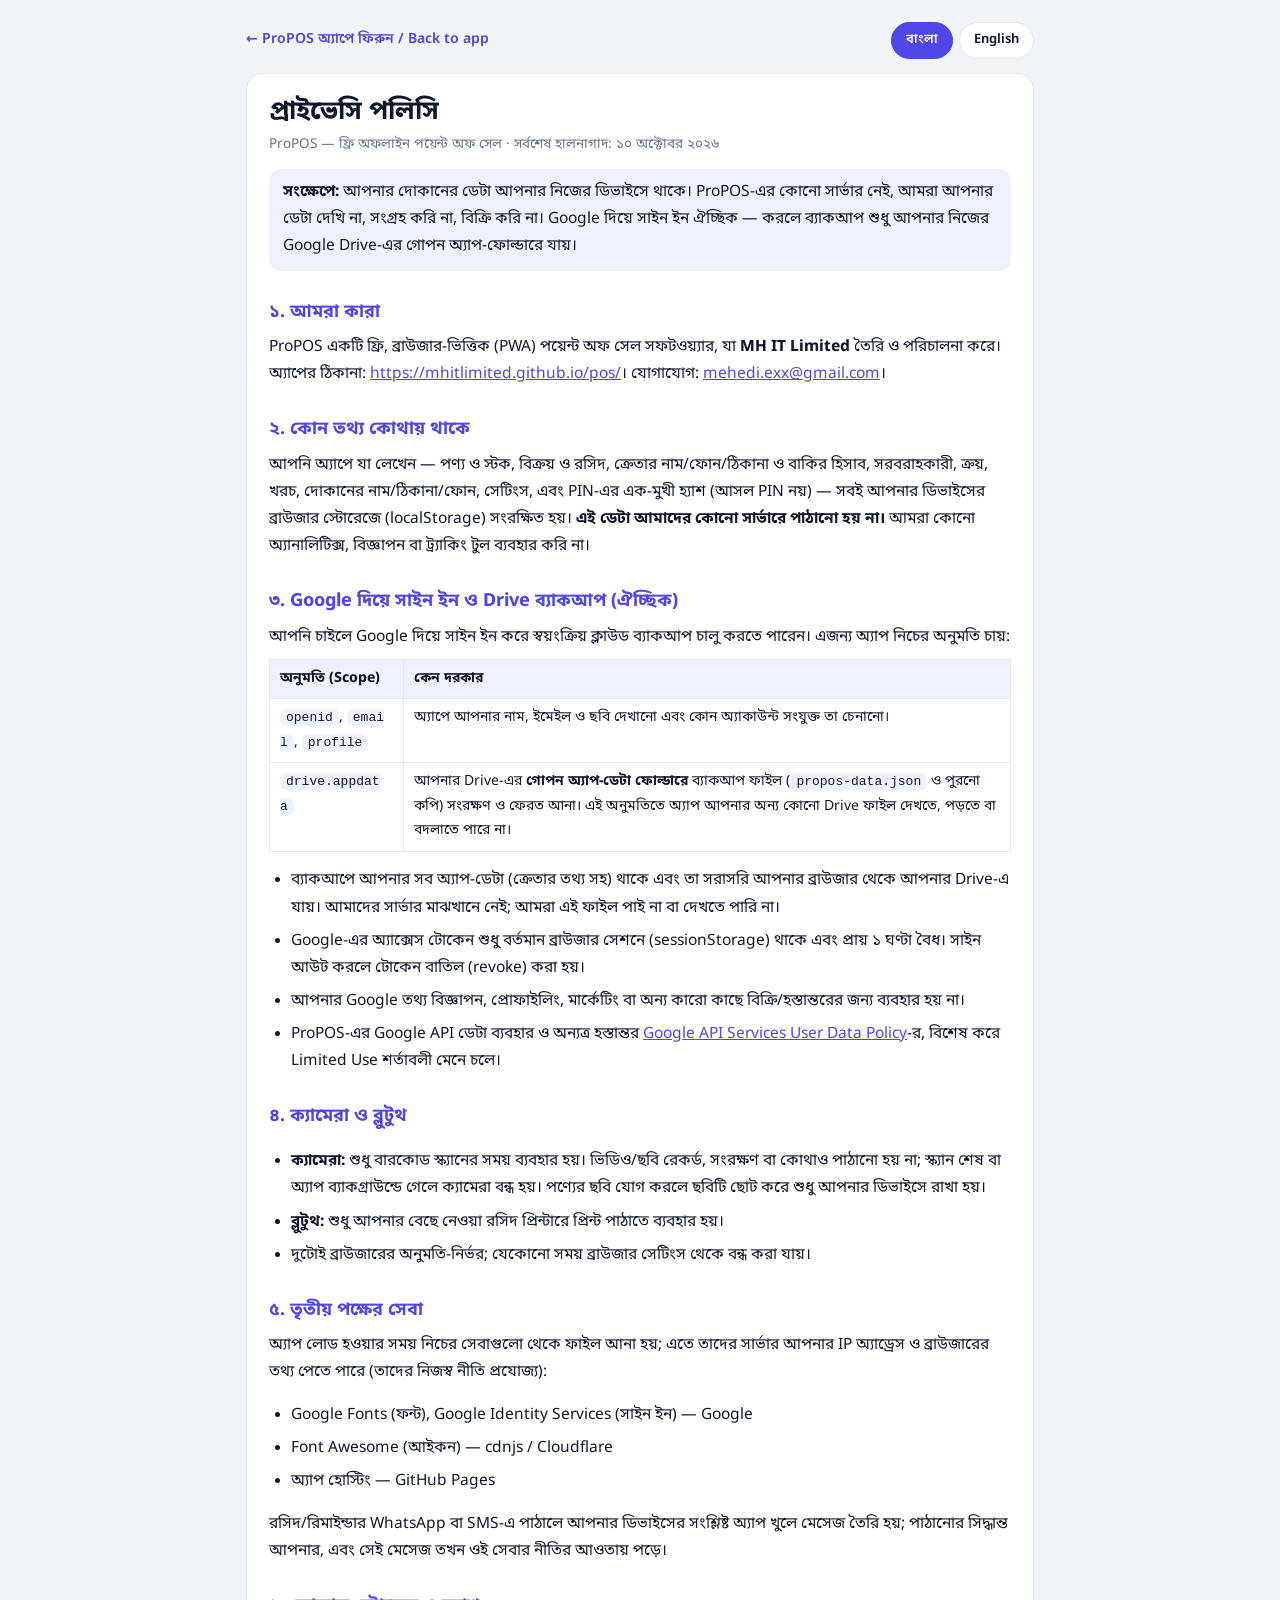
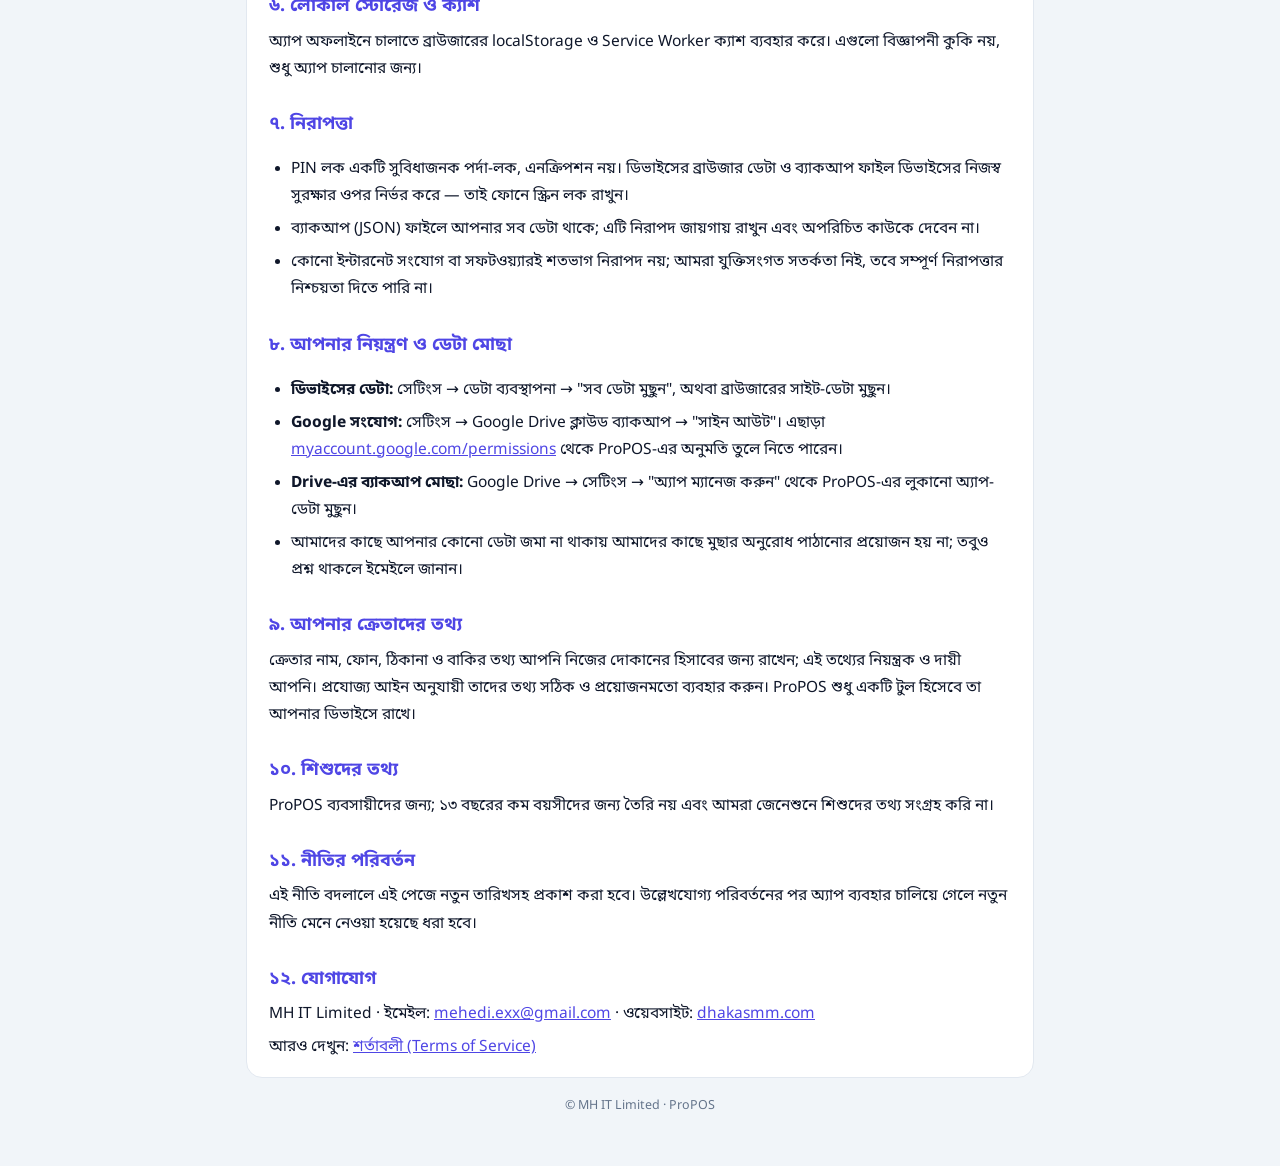
==== privacy.html @ 96574762 "Add files via upload" ====
<!DOCTYPE html>
<html lang="bn">
<head>
<meta charset="UTF-8">
<meta name="viewport" content="width=device-width, initial-scale=1.0, viewport-fit=cover">
<title>প্রাইভেসি পলিসি | Privacy Policy — ProPOS</title>
<meta name="description" content="ProPOS প্রাইভেসি পলিসি — আপনার তথ্য কীভাবে ব্যবহার ও সুরক্ষিত হয়। / ProPOS Privacy Policy.">
<meta name="theme-color" content="#4f46e5">
<link rel="icon" type="image/png" sizes="192x192" href="icons/icon-192.png">
<link rel="stylesheet" href="https://fonts.googleapis.com/css2?family=Noto+Sans+Bengali:wght@400;500;600;700&display=swap">
<style>
:root{--bg:#f1f5f9;--card:#fff;--text:#0f172a;--muted:#64748b;--line:#e2e8f0;--p:#4f46e5;--psoft:#eef2ff}
@media (prefers-color-scheme:dark){:root{--bg:#0a1020;--card:#111a2e;--text:#e6eaf2;--muted:#94a3b8;--line:#223052;--p:#818cf8;--psoft:#1b2447}}
*{box-sizing:border-box}
body{margin:0;background:var(--bg);color:var(--text);font-family:'Noto Sans Bengali',system-ui,-apple-system,'Segoe UI',Roboto,sans-serif;line-height:1.75;font-size:15.5px}
.wrap{max-width:820px;margin:0 auto;padding:16px 16px 48px;padding-left:max(16px,env(safe-area-inset-left));padding-right:max(16px,env(safe-area-inset-right))}
.top{display:flex;align-items:center;justify-content:space-between;gap:10px;margin:6px 0 14px;flex-wrap:wrap}
.top a.back{color:var(--p);text-decoration:none;font-weight:600;font-size:14px}
.tabs{display:flex;gap:6px}
.tabs button{border:1px solid var(--line);background:var(--card);color:var(--text);padding:6px 14px;border-radius:99px;font:inherit;font-size:13px;font-weight:600;cursor:pointer}
.tabs button.on{background:var(--p);color:#fff;border-color:var(--p)}
.card{background:var(--card);border:1px solid var(--line);border-radius:16px;padding:22px 22px 10px}
h1{font-size:26px;margin:0 0 4px;line-height:1.3}
h2{font-size:18px;margin:26px 0 6px;color:var(--p)}
p,li{margin:6px 0}
ul{padding-left:22px}
.meta{color:var(--muted);font-size:13.5px;margin-bottom:12px}
.box{background:var(--psoft);border-radius:12px;padding:10px 14px;margin:12px 0}
a{color:var(--p)}
code{background:var(--psoft);padding:1px 6px;border-radius:6px;font-size:13px;word-break:break-all}
table{border-collapse:collapse;width:100%;font-size:14px;margin:8px 0}
td,th{border:1px solid var(--line);padding:7px 10px;text-align:left;vertical-align:top}
th{background:var(--psoft)}
.foot{color:var(--muted);font-size:12.5px;text-align:center;margin-top:18px}
.js [data-l]:not(.on){display:none}
</style>
</head>
<body>
<script>document.documentElement.classList.add('js')</script>
<div class="wrap">
  <div class="top">
    <a class="back" href="./">← ProPOS অ্যাপে ফিরুন / Back to app</a>
    <div class="tabs" role="tablist"><button type="button" data-t="bn" class="on">বাংলা</button><button type="button" data-t="en">English</button></div>
  </div>

  <!-- ===================== বাংলা ===================== -->
  <div class="card on" data-l="bn" lang="bn">
    <h1>প্রাইভেসি পলিসি</h1>
    <div class="meta">ProPOS — ফ্রি অফলাইন পয়েন্ট অফ সেল · সর্বশেষ হালনাগাদ: ১০ অক্টোবর ২০২৬</div>
    <div class="box"><b>সংক্ষেপে:</b> আপনার দোকানের ডেটা আপনার নিজের ডিভাইসে থাকে। ProPOS-এর কোনো সার্ভার নেই, আমরা আপনার ডেটা দেখি না, সংগ্রহ করি না, বিক্রি করি না। Google দিয়ে সাইন ইন ঐচ্ছিক — করলে ব্যাকআপ শুধু আপনার নিজের Google Drive-এর গোপন অ্যাপ-ফোল্ডারে যায়।</div>

    <h2>১. আমরা কারা</h2>
    <p>ProPOS একটি ফ্রি, ব্রাউজার-ভিত্তিক (PWA) পয়েন্ট অফ সেল সফটওয়্যার, যা <b>MH IT Limited</b> তৈরি ও পরিচালনা করে। অ্যাপের ঠিকানা: <a href="https://mhitlimited.github.io/pos/">https://mhitlimited.github.io/pos/</a>। যোগাযোগ: <a href="mailto:mehedi.exx@gmail.com">mehedi.exx@gmail.com</a>।</p>

    <h2>২. কোন তথ্য কোথায় থাকে</h2>
    <p>আপনি অ্যাপে যা লেখেন — পণ্য ও স্টক, বিক্রয় ও রসিদ, ক্রেতার নাম/ফোন/ঠিকানা ও বাকির হিসাব, সরবরাহকারী, ক্রয়, খরচ, দোকানের নাম/ঠিকানা/ফোন, সেটিংস, এবং PIN-এর এক-মুখী হ্যাশ (আসল PIN নয়) — সবই আপনার ডিভাইসের ব্রাউজার স্টোরেজে (localStorage) সংরক্ষিত হয়। <b>এই ডেটা আমাদের কোনো সার্ভারে পাঠানো হয় না।</b> আমরা কোনো অ্যানালিটিক্স, বিজ্ঞাপন বা ট্র্যাকিং টুল ব্যবহার করি না।</p>

    <h2>৩. Google দিয়ে সাইন ইন ও Drive ব্যাকআপ (ঐচ্ছিক)</h2>
    <p>আপনি চাইলে Google দিয়ে সাইন ইন করে স্বয়ংক্রিয় ক্লাউড ব্যাকআপ চালু করতে পারেন। এজন্য অ্যাপ নিচের অনুমতি চায়:</p>
    <table>
      <tr><th>অনুমতি (Scope)</th><th>কেন দরকার</th></tr>
      <tr><td><code>openid</code>, <code>email</code>, <code>profile</code></td><td>অ্যাপে আপনার নাম, ইমেইল ও ছবি দেখানো এবং কোন অ্যাকাউন্ট সংযুক্ত তা চেনানো।</td></tr>
      <tr><td><code>drive.appdata</code></td><td>আপনার Drive-এর <b>গোপন অ্যাপ-ডেটা ফোল্ডারে</b> ব্যাকআপ ফাইল (<code>propos-data.json</code> ও পুরনো কপি) সংরক্ষণ ও ফেরত আনা। এই অনুমতিতে অ্যাপ আপনার অন্য কোনো Drive ফাইল দেখতে, পড়তে বা বদলাতে পারে না।</td></tr>
    </table>
    <ul>
      <li>ব্যাকআপে আপনার সব অ্যাপ-ডেটা (ক্রেতার তথ্য সহ) থাকে এবং তা সরাসরি আপনার ব্রাউজার থেকে আপনার Drive-এ যায়। আমাদের সার্ভার মাঝখানে নেই; আমরা এই ফাইল পাই না বা দেখতে পারি না।</li>
      <li>Google-এর অ্যাক্সেস টোকেন শুধু বর্তমান ব্রাউজার সেশনে (sessionStorage) থাকে এবং প্রায় ১ ঘণ্টা বৈধ। সাইন আউট করলে টোকেন বাতিল (revoke) করা হয়।</li>
      <li>আপনার Google তথ্য বিজ্ঞাপন, প্রোফাইলিং, মার্কেটিং বা অন্য কারো কাছে বিক্রি/হস্তান্তরের জন্য ব্যবহার হয় না।</li>
      <li>ProPOS-এর Google API ডেটা ব্যবহার ও অন্যত্র হস্তান্তর <a href="https://developers.google.com/terms/api-services-user-data-policy" target="_blank" rel="noopener">Google API Services User Data Policy</a>-র, বিশেষ করে Limited Use শর্তাবলী মেনে চলে।</li>
    </ul>

    <h2>৪. ক্যামেরা ও ব্লুটুথ</h2>
    <ul>
      <li><b>ক্যামেরা:</b> শুধু বারকোড স্ক্যানের সময় ব্যবহার হয়। ভিডিও/ছবি রেকর্ড, সংরক্ষণ বা কোথাও পাঠানো হয় না; স্ক্যান শেষ বা অ্যাপ ব্যাকগ্রাউন্ডে গেলে ক্যামেরা বন্ধ হয়। পণ্যের ছবি যোগ করলে ছবিটি ছোট করে শুধু আপনার ডিভাইসে রাখা হয়।</li>
      <li><b>ব্লুটুথ:</b> শুধু আপনার বেছে নেওয়া রসিদ প্রিন্টারে প্রিন্ট পাঠাতে ব্যবহার হয়।</li>
      <li>দুটোই ব্রাউজারের অনুমতি-নির্ভর; যেকোনো সময় ব্রাউজার সেটিংস থেকে বন্ধ করা যায়।</li>
    </ul>

    <h2>৫. তৃতীয় পক্ষের সেবা</h2>
    <p>অ্যাপ লোড হওয়ার সময় নিচের সেবাগুলো থেকে ফাইল আনা হয়; এতে তাদের সার্ভার আপনার IP অ্যাড্রেস ও ব্রাউজারের তথ্য পেতে পারে (তাদের নিজস্ব নীতি প্রযোজ্য):</p>
    <ul>
      <li>Google Fonts (ফন্ট), Google Identity Services (সাইন ইন) — Google</li>
      <li>Font Awesome (আইকন) — cdnjs / Cloudflare</li>
      <li>অ্যাপ হোস্টিং — GitHub Pages</li>
    </ul>
    <p>রসিদ/রিমাইন্ডার WhatsApp বা SMS-এ পাঠালে আপনার ডিভাইসের সংশ্লিষ্ট অ্যাপ খুলে মেসেজ তৈরি হয়; পাঠানোর সিদ্ধান্ত আপনার, এবং সেই মেসেজ তখন ওই সেবার নীতির আওতায় পড়ে।</p>

    <h2>৬. লোকাল স্টোরেজ ও ক্যাশ</h2>
    <p>অ্যাপ অফলাইনে চালাতে ব্রাউজারের localStorage ও Service Worker ক্যাশ ব্যবহার করে। এগুলো বিজ্ঞাপনী কুকি নয়, শুধু অ্যাপ চালানোর জন্য।</p>

    <h2>৭. নিরাপত্তা</h2>
    <ul>
      <li>PIN লক একটি সুবিধাজনক পর্দা-লক, এনক্রিপশন নয়। ডিভাইসের ব্রাউজার ডেটা ও ব্যাকআপ ফাইল ডিভাইসের নিজস্ব সুরক্ষার ওপর নির্ভর করে — তাই ফোনে স্ক্রিন লক রাখুন।</li>
      <li>ব্যাকআপ (JSON) ফাইলে আপনার সব ডেটা থাকে; এটি নিরাপদ জায়গায় রাখুন এবং অপরিচিত কাউকে দেবেন না।</li>
      <li>কোনো ইন্টারনেট সংযোগ বা সফটওয়্যারই শতভাগ নিরাপদ নয়; আমরা যুক্তিসংগত সতর্কতা নিই, তবে সম্পূর্ণ নিরাপত্তার নিশ্চয়তা দিতে পারি না।</li>
    </ul>

    <h2>৮. আপনার নিয়ন্ত্রণ ও ডেটা মোছা</h2>
    <ul>
      <li><b>ডিভাইসের ডেটা:</b> সেটিংস → ডেটা ব্যবস্থাপনা → "সব ডেটা মুছুন", অথবা ব্রাউজারের সাইট-ডেটা মুছুন।</li>
      <li><b>Google সংযোগ:</b> সেটিংস → Google Drive ক্লাউড ব্যাকআপ → "সাইন আউট"। এছাড়া <a href="https://myaccount.google.com/permissions" target="_blank" rel="noopener">myaccount.google.com/permissions</a> থেকে ProPOS-এর অনুমতি তুলে নিতে পারেন।</li>
      <li><b>Drive-এর ব্যাকআপ মোছা:</b> Google Drive → সেটিংস → "অ্যাপ ম্যানেজ করুন" থেকে ProPOS-এর লুকানো অ্যাপ-ডেটা মুছুন।</li>
      <li>আমাদের কাছে আপনার কোনো ডেটা জমা না থাকায় আমাদের কাছে মুছার অনুরোধ পাঠানোর প্রয়োজন হয় না; তবুও প্রশ্ন থাকলে ইমেইলে জানান।</li>
    </ul>

    <h2>৯. আপনার ক্রেতাদের তথ্য</h2>
    <p>ক্রেতার নাম, ফোন, ঠিকানা ও বাকির তথ্য আপনি নিজের দোকানের হিসাবের জন্য রাখেন; এই তথ্যের নিয়ন্ত্রক ও দায়ী আপনি। প্রযোজ্য আইন অনুযায়ী তাদের তথ্য সঠিক ও প্রয়োজনমতো ব্যবহার করুন। ProPOS শুধু একটি টুল হিসেবে তা আপনার ডিভাইসে রাখে।</p>

    <h2>১০. শিশুদের তথ্য</h2>
    <p>ProPOS ব্যবসায়ীদের জন্য; ১৩ বছরের কম বয়সীদের জন্য তৈরি নয় এবং আমরা জেনেশুনে শিশুদের তথ্য সংগ্রহ করি না।</p>

    <h2>১১. নীতির পরিবর্তন</h2>
    <p>এই নীতি বদলালে এই পেজে নতুন তারিখসহ প্রকাশ করা হবে। উল্লেখযোগ্য পরিবর্তনের পর অ্যাপ ব্যবহার চালিয়ে গেলে নতুন নীতি মেনে নেওয়া হয়েছে ধরা হবে।</p>

    <h2>১২. যোগাযোগ</h2>
    <p>MH IT Limited · ইমেইল: <a href="mailto:mehedi.exx@gmail.com">mehedi.exx@gmail.com</a> · ওয়েবসাইট: <a href="https://dhakasmm.com">dhakasmm.com</a></p>
    <p>আরও দেখুন: <a href="terms.html">শর্তাবলী (Terms of Service)</a></p>
  </div>

  <!-- ===================== English ===================== -->
  <div class="card" data-l="en" lang="en">
    <h1>Privacy Policy</h1>
    <div class="meta">ProPOS — Free offline Point of Sale · Last updated: October 10, 2026</div>
    <div class="box"><b>In short:</b> your shop data stays on your own device. ProPOS has no backend server; we do not see, collect, or sell your data. Signing in with Google is optional — if you do, backups go only to a hidden app folder in your own Google Drive.</div>

    <h2>1. Who we are</h2>
    <p>ProPOS is a free, browser-based (PWA) point-of-sale application built and operated by <b>MH IT Limited</b>. App URL: <a href="https://mhitlimited.github.io/pos/">https://mhitlimited.github.io/pos/</a>. Contact: <a href="mailto:mehedi.exx@gmail.com">mehedi.exx@gmail.com</a>.</p>

    <h2>2. What data is stored and where</h2>
    <p>Everything you enter — products and stock, sales and receipts, customer names/phone numbers/addresses and credit balances, suppliers, purchases, expenses, shop name/address/phone, settings, and a one-way hash of your PIN (not the PIN itself) — is stored in your browser's local storage on your device. <b>This data is not sent to any server operated by us.</b> We use no analytics, advertising, or tracking tools.</p>

    <h2>3. Sign in with Google and Drive backup (optional)</h2>
    <p>You may sign in with Google to enable automatic cloud backup. The app requests the following access:</p>
    <table>
      <tr><th>Scope</th><th>Purpose</th></tr>
      <tr><td><code>openid</code>, <code>email</code>, <code>profile</code></td><td>Show your name, email and picture in the app and identify which account is connected.</td></tr>
      <tr><td><code>drive.appdata</code></td><td>Store and restore a backup file (<code>propos-data.json</code> and dated snapshots) in the <b>hidden application-data folder</b> of your Google Drive. This scope does not let the app see, read, or modify any other file in your Drive.</td></tr>
    </table>
    <ul>
      <li>The backup contains your app data (including customer details) and travels directly from your browser to your Drive. No server of ours sits in between; we cannot access or view this file.</li>
      <li>The Google access token is kept only for the current browser session (sessionStorage) and is valid for about one hour. It is revoked when you sign out.</li>
      <li>Google user data is not used for advertising, profiling, or marketing, and is not sold or transferred to anyone.</li>
      <li>ProPOS's use and transfer of information received from Google APIs adheres to the <a href="https://developers.google.com/terms/api-services-user-data-policy" target="_blank" rel="noopener">Google API Services User Data Policy</a>, including the Limited Use requirements.</li>
    </ul>

    <h2>4. Camera and Bluetooth</h2>
    <ul>
      <li><b>Camera:</b> used only while scanning barcodes. No video or image is recorded, stored, or transmitted; the camera is released when scanning ends or the app goes to the background. Product photos you add are resized and kept only on your device.</li>
      <li><b>Bluetooth:</b> used only to send a receipt to the printer you select.</li>
      <li>Both rely on browser permissions you can revoke at any time.</li>
    </ul>

    <h2>5. Third-party services</h2>
    <p>When the app loads, files are fetched from the services below, which may receive your IP address and browser details (their own policies apply):</p>
    <ul>
      <li>Google Fonts (fonts) and Google Identity Services (sign-in) — Google</li>
      <li>Font Awesome (icons) — cdnjs / Cloudflare</li>
      <li>App hosting — GitHub Pages</li>
    </ul>
    <p>When you share a receipt or reminder via WhatsApp or SMS, the corresponding app on your device opens with a prepared message; sending is your decision and that message is then governed by that service's policy.</p>

    <h2>6. Local storage and cache</h2>
    <p>To work offline the app uses browser local storage and a Service Worker cache. These are not advertising cookies; they exist only to run the app.</p>

    <h2>7. Security</h2>
    <ul>
      <li>The PIN lock is a convenience screen lock, not encryption. Browser data and backup files depend on your device's own protection — please use a device screen lock.</li>
      <li>Backup (JSON) files contain all your data; keep them in a safe place.</li>
      <li>No system is completely secure; we take reasonable care but cannot guarantee absolute security.</li>
    </ul>

    <h2>8. Your controls and deleting data</h2>
    <ul>
      <li><b>Device data:</b> Settings → Data management → "Delete all data", or clear the site's data in your browser.</li>
      <li><b>Google connection:</b> Settings → Google Drive cloud backup → "Sign out". You can also remove ProPOS's access at <a href="https://myaccount.google.com/permissions" target="_blank" rel="noopener">myaccount.google.com/permissions</a>.</li>
      <li><b>Backup in Drive:</b> in Google Drive → Settings → "Manage apps", delete ProPOS's hidden app data.</li>
      <li>Because we hold none of your data, there is nothing for us to delete on our side; contact us by email if you have questions.</li>
    </ul>

    <h2>9. Your customers' information</h2>
    <p>You decide what customer details to record for your shop's bookkeeping, and you are the controller of and responsible for that information. Use it accurately and lawfully. ProPOS only stores it on your device as a tool.</p>

    <h2>10. Children</h2>
    <p>ProPOS is for businesses and is not directed to children under 13; we do not knowingly collect children's data.</p>

    <h2>11. Changes to this policy</h2>
    <p>If we change this policy we will publish the update on this page with a new date. Continued use after a material change means you accept the updated policy.</p>

    <h2>12. Contact</h2>
    <p>MH IT Limited · Email: <a href="mailto:mehedi.exx@gmail.com">mehedi.exx@gmail.com</a> · Website: <a href="https://dhakasmm.com">dhakasmm.com</a></p>
    <p>See also: <a href="terms.html">Terms of Service</a></p>
  </div>

  <div class="foot">© MH IT Limited · ProPOS</div>
</div>
<script>
(function(){
  var cards=document.querySelectorAll('[data-l]'),btns=document.querySelectorAll('.tabs button');
  function set(l){cards.forEach(function(c){c.classList.toggle('on',c.dataset.l===l)});btns.forEach(function(b){b.classList.toggle('on',b.dataset.t===l)});document.documentElement.lang=l;
    try{localStorage.setItem('propos_legal_lang',l)}catch(e){}}
  btns.forEach(function(b){b.onclick=function(){set(b.dataset.t)}});
  var q=(location.search.match(/[?&]lang=(bn|en)/)||[])[1],s=null;try{s=localStorage.getItem('propos_legal_lang')}catch(e){}
  set(q||s||'bn');
})();
</script>
</body>
</html>
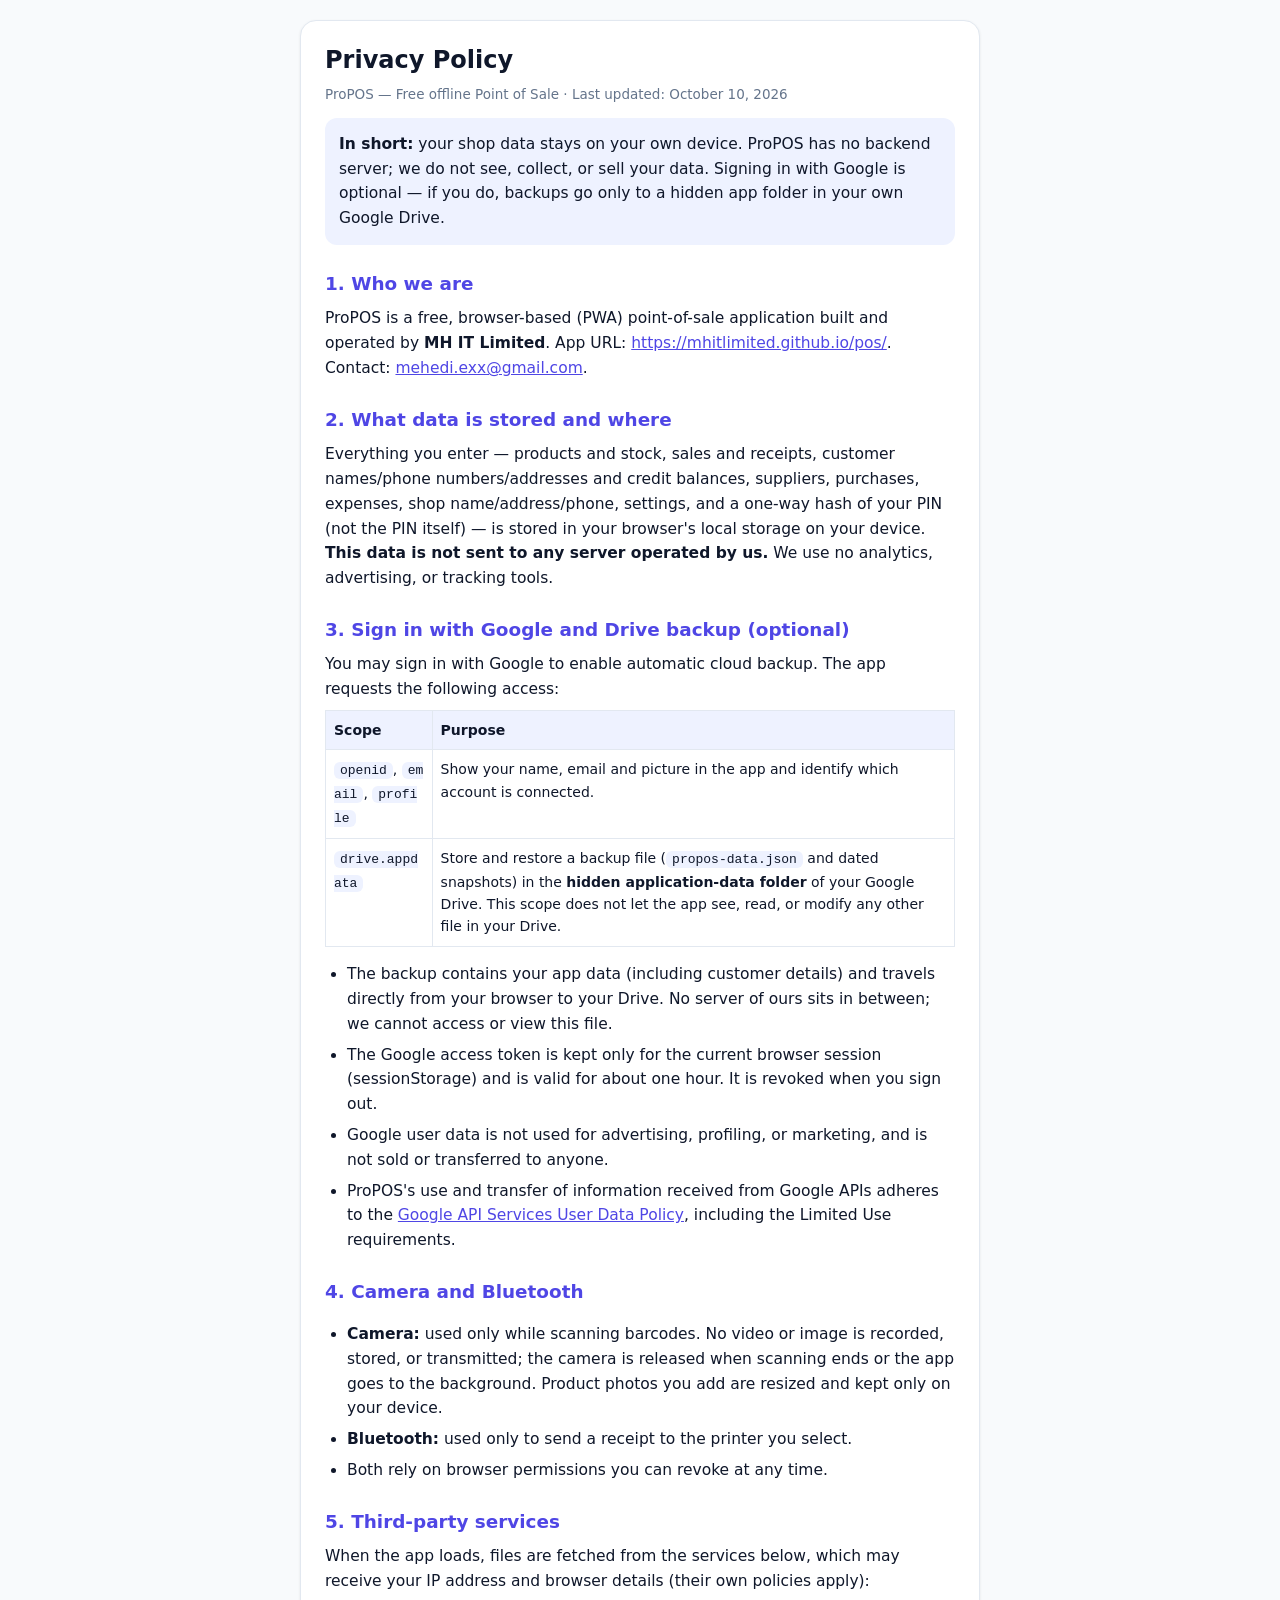
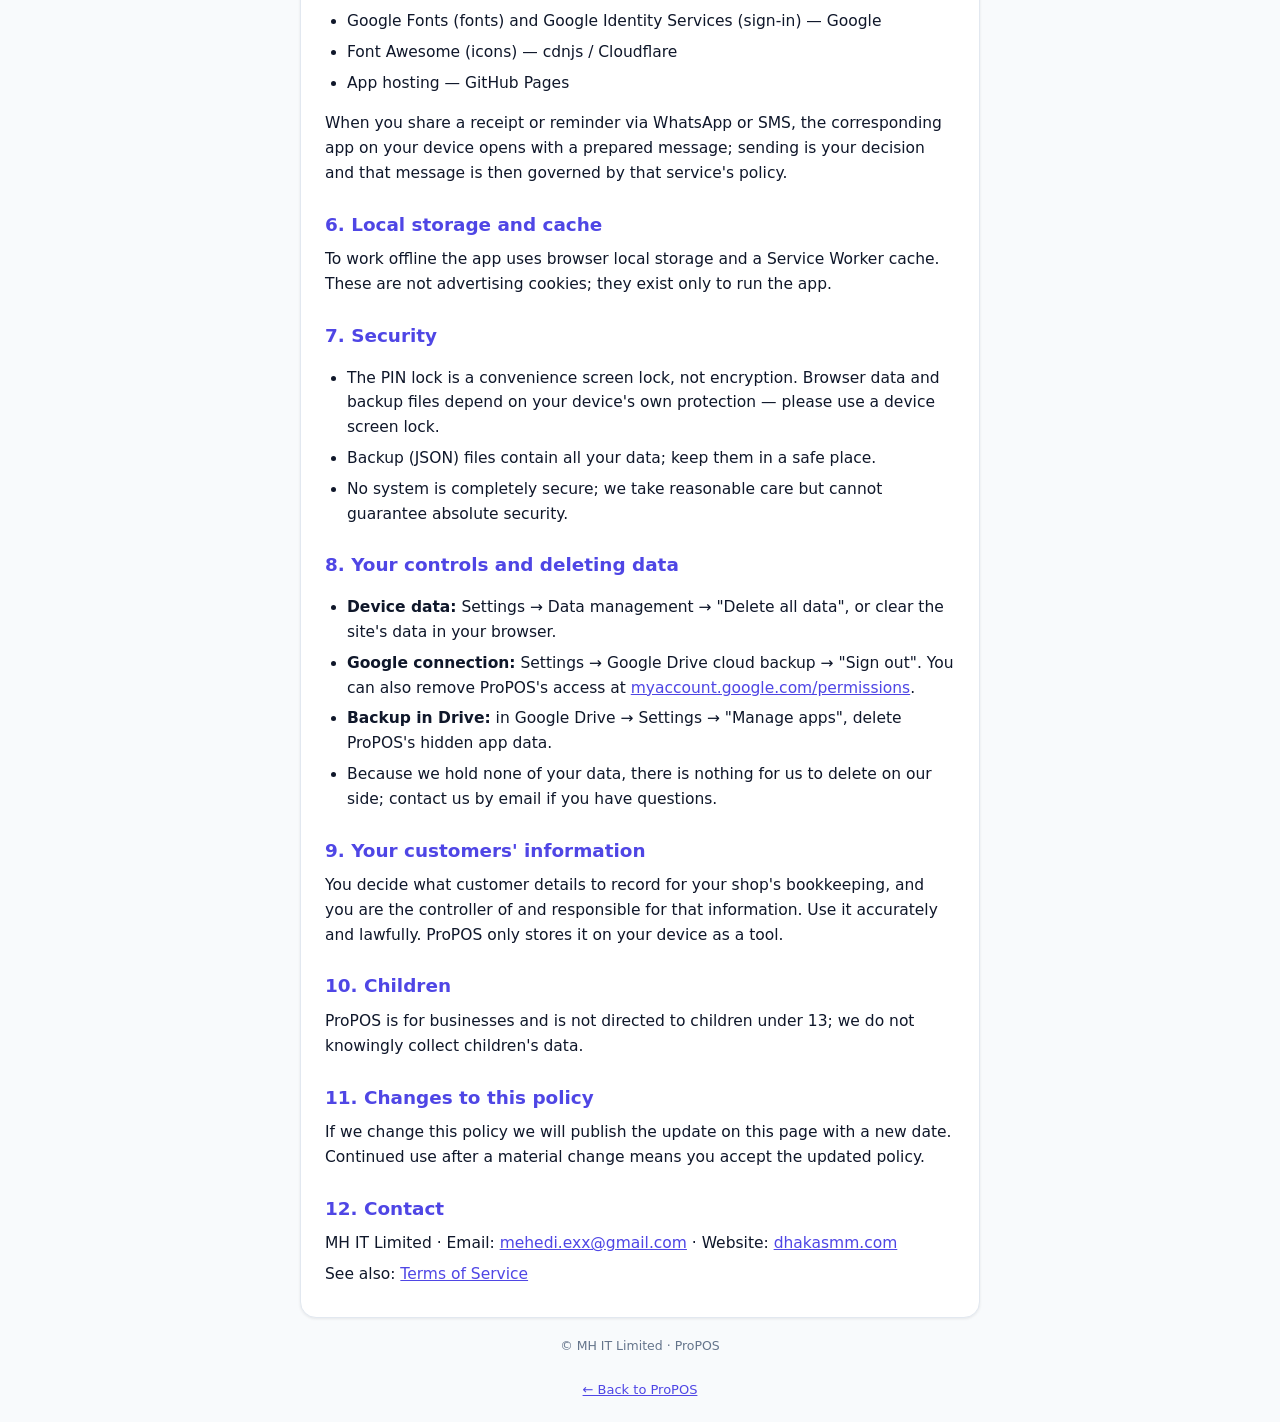
==== commit 47bdc405: "Add files via upload" ====
--- a/privacy.html
+++ b/privacy.html
@@ -1,13 +1,11 @@
 <!DOCTYPE html>
-<html lang="bn">
+<html lang="en">
 <head>
 <meta charset="UTF-8">
-<meta name="viewport" content="width=device-width, initial-scale=1.0, viewport-fit=cover">
-<title>প্রাইভেসি পলিসি | Privacy Policy — ProPOS</title>
-<meta name="description" content="ProPOS প্রাইভেসি পলিসি — আপনার তথ্য কীভাবে ব্যবহার ও সুরক্ষিত হয়। / ProPOS Privacy Policy.">
-<meta name="theme-color" content="#4f46e5">
+<meta name="viewport" content="width=device-width, initial-scale=1">
+<title>Privacy Policy — ProPOS</title>
+<meta name="description" content="ProPOS Privacy Policy">
 <link rel="icon" type="image/png" sizes="192x192" href="icons/icon-192.png">
-<link rel="stylesheet" href="https://fonts.googleapis.com/css2?family=Noto+Sans+Bengali:wght@400;500;600;700&display=swap">
 <style>
 :root{--bg:#f1f5f9;--card:#fff;--text:#0f172a;--muted:#64748b;--line:#e2e8f0;--p:#4f46e5;--psoft:#eef2ff}
 @media (prefers-color-scheme:dark){:root{--bg:#0a1020;--card:#111a2e;--text:#e6eaf2;--muted:#94a3b8;--line:#223052;--p:#818cf8;--psoft:#1b2447}}
@@ -34,92 +32,21 @@
 .foot{color:var(--muted);font-size:12.5px;text-align:center;margin-top:18px}
 .js [data-l]:not(.on){display:none}
 </style>
+<style>
+body{font-family:system-ui,-apple-system,sans-serif;max-width:720px;margin:0 auto;padding:20px;line-height:1.6;color:#0f172a;background:#f8fafc}
+.card{background:#fff;border-radius:16px;padding:24px;box-shadow:0 1px 3px rgba(0,0,0,.08)}
+h1{font-size:1.5rem;margin:0 0 8px}
+h2{font-size:1.15rem;margin:24px 0 8px}
+.box{background:#eef2ff;border-radius:12px;padding:14px;margin:12px 0}
+table{width:100%;border-collapse:collapse;font-size:14px}
+td,th{border:1px solid #e2e8f0;padding:8px;text-align:left}
+a{color:#4f46e5}
+.muted{color:#64748b;font-size:13px}
+</style>
 </head>
 <body>
-<script>document.documentElement.classList.add('js')</script>
-<div class="wrap">
-  <div class="top">
-    <a class="back" href="./">← ProPOS অ্যাপে ফিরুন / Back to app</a>
-    <div class="tabs" role="tablist"><button type="button" data-t="bn" class="on">বাংলা</button><button type="button" data-t="en">English</button></div>
-  </div>
-
-  <!-- ===================== বাংলা ===================== -->
-  <div class="card on" data-l="bn" lang="bn">
-    <h1>প্রাইভেসি পলিসি</h1>
-    <div class="meta">ProPOS — ফ্রি অফলাইন পয়েন্ট অফ সেল · সর্বশেষ হালনাগাদ: ১০ অক্টোবর ২০২৬</div>
-    <div class="box"><b>সংক্ষেপে:</b> আপনার দোকানের ডেটা আপনার নিজের ডিভাইসে থাকে। ProPOS-এর কোনো সার্ভার নেই, আমরা আপনার ডেটা দেখি না, সংগ্রহ করি না, বিক্রি করি না। Google দিয়ে সাইন ইন ঐচ্ছিক — করলে ব্যাকআপ শুধু আপনার নিজের Google Drive-এর গোপন অ্যাপ-ফোল্ডারে যায়।</div>
-
-    <h2>১. আমরা কারা</h2>
-    <p>ProPOS একটি ফ্রি, ব্রাউজার-ভিত্তিক (PWA) পয়েন্ট অফ সেল সফটওয়্যার, যা <b>MH IT Limited</b> তৈরি ও পরিচালনা করে। অ্যাপের ঠিকানা: <a href="https://mhitlimited.github.io/pos/">https://mhitlimited.github.io/pos/</a>। যোগাযোগ: <a href="mailto:mehedi.exx@gmail.com">mehedi.exx@gmail.com</a>।</p>
-
-    <h2>২. কোন তথ্য কোথায় থাকে</h2>
-    <p>আপনি অ্যাপে যা লেখেন — পণ্য ও স্টক, বিক্রয় ও রসিদ, ক্রেতার নাম/ফোন/ঠিকানা ও বাকির হিসাব, সরবরাহকারী, ক্রয়, খরচ, দোকানের নাম/ঠিকানা/ফোন, সেটিংস, এবং PIN-এর এক-মুখী হ্যাশ (আসল PIN নয়) — সবই আপনার ডিভাইসের ব্রাউজার স্টোরেজে (localStorage) সংরক্ষিত হয়। <b>এই ডেটা আমাদের কোনো সার্ভারে পাঠানো হয় না।</b> আমরা কোনো অ্যানালিটিক্স, বিজ্ঞাপন বা ট্র্যাকিং টুল ব্যবহার করি না।</p>
-
-    <h2>৩. Google দিয়ে সাইন ইন ও Drive ব্যাকআপ (ঐচ্ছিক)</h2>
-    <p>আপনি চাইলে Google দিয়ে সাইন ইন করে স্বয়ংক্রিয় ক্লাউড ব্যাকআপ চালু করতে পারেন। এজন্য অ্যাপ নিচের অনুমতি চায়:</p>
-    <table>
-      <tr><th>অনুমতি (Scope)</th><th>কেন দরকার</th></tr>
-      <tr><td><code>openid</code>, <code>email</code>, <code>profile</code></td><td>অ্যাপে আপনার নাম, ইমেইল ও ছবি দেখানো এবং কোন অ্যাকাউন্ট সংযুক্ত তা চেনানো।</td></tr>
-      <tr><td><code>drive.appdata</code></td><td>আপনার Drive-এর <b>গোপন অ্যাপ-ডেটা ফোল্ডারে</b> ব্যাকআপ ফাইল (<code>propos-data.json</code> ও পুরনো কপি) সংরক্ষণ ও ফেরত আনা। এই অনুমতিতে অ্যাপ আপনার অন্য কোনো Drive ফাইল দেখতে, পড়তে বা বদলাতে পারে না।</td></tr>
-    </table>
-    <ul>
-      <li>ব্যাকআপে আপনার সব অ্যাপ-ডেটা (ক্রেতার তথ্য সহ) থাকে এবং তা সরাসরি আপনার ব্রাউজার থেকে আপনার Drive-এ যায়। আমাদের সার্ভার মাঝখানে নেই; আমরা এই ফাইল পাই না বা দেখতে পারি না।</li>
-      <li>Google-এর অ্যাক্সেস টোকেন শুধু বর্তমান ব্রাউজার সেশনে (sessionStorage) থাকে এবং প্রায় ১ ঘণ্টা বৈধ। সাইন আউট করলে টোকেন বাতিল (revoke) করা হয়।</li>
-      <li>আপনার Google তথ্য বিজ্ঞাপন, প্রোফাইলিং, মার্কেটিং বা অন্য কারো কাছে বিক্রি/হস্তান্তরের জন্য ব্যবহার হয় না।</li>
-      <li>ProPOS-এর Google API ডেটা ব্যবহার ও অন্যত্র হস্তান্তর <a href="https://developers.google.com/terms/api-services-user-data-policy" target="_blank" rel="noopener">Google API Services User Data Policy</a>-র, বিশেষ করে Limited Use শর্তাবলী মেনে চলে।</li>
-    </ul>
-
-    <h2>৪. ক্যামেরা ও ব্লুটুথ</h2>
-    <ul>
-      <li><b>ক্যামেরা:</b> শুধু বারকোড স্ক্যানের সময় ব্যবহার হয়। ভিডিও/ছবি রেকর্ড, সংরক্ষণ বা কোথাও পাঠানো হয় না; স্ক্যান শেষ বা অ্যাপ ব্যাকগ্রাউন্ডে গেলে ক্যামেরা বন্ধ হয়। পণ্যের ছবি যোগ করলে ছবিটি ছোট করে শুধু আপনার ডিভাইসে রাখা হয়।</li>
-      <li><b>ব্লুটুথ:</b> শুধু আপনার বেছে নেওয়া রসিদ প্রিন্টারে প্রিন্ট পাঠাতে ব্যবহার হয়।</li>
-      <li>দুটোই ব্রাউজারের অনুমতি-নির্ভর; যেকোনো সময় ব্রাউজার সেটিংস থেকে বন্ধ করা যায়।</li>
-    </ul>
-
-    <h2>৫. তৃতীয় পক্ষের সেবা</h2>
-    <p>অ্যাপ লোড হওয়ার সময় নিচের সেবাগুলো থেকে ফাইল আনা হয়; এতে তাদের সার্ভার আপনার IP অ্যাড্রেস ও ব্রাউজারের তথ্য পেতে পারে (তাদের নিজস্ব নীতি প্রযোজ্য):</p>
-    <ul>
-      <li>Google Fonts (ফন্ট), Google Identity Services (সাইন ইন) — Google</li>
-      <li>Font Awesome (আইকন) — cdnjs / Cloudflare</li>
-      <li>অ্যাপ হোস্টিং — GitHub Pages</li>
-    </ul>
-    <p>রসিদ/রিমাইন্ডার WhatsApp বা SMS-এ পাঠালে আপনার ডিভাইসের সংশ্লিষ্ট অ্যাপ খুলে মেসেজ তৈরি হয়; পাঠানোর সিদ্ধান্ত আপনার, এবং সেই মেসেজ তখন ওই সেবার নীতির আওতায় পড়ে।</p>
-
-    <h2>৬. লোকাল স্টোরেজ ও ক্যাশ</h2>
-    <p>অ্যাপ অফলাইনে চালাতে ব্রাউজারের localStorage ও Service Worker ক্যাশ ব্যবহার করে। এগুলো বিজ্ঞাপনী কুকি নয়, শুধু অ্যাপ চালানোর জন্য।</p>
-
-    <h2>৭. নিরাপত্তা</h2>
-    <ul>
-      <li>PIN লক একটি সুবিধাজনক পর্দা-লক, এনক্রিপশন নয়। ডিভাইসের ব্রাউজার ডেটা ও ব্যাকআপ ফাইল ডিভাইসের নিজস্ব সুরক্ষার ওপর নির্ভর করে — তাই ফোনে স্ক্রিন লক রাখুন।</li>
-      <li>ব্যাকআপ (JSON) ফাইলে আপনার সব ডেটা থাকে; এটি নিরাপদ জায়গায় রাখুন এবং অপরিচিত কাউকে দেবেন না।</li>
-      <li>কোনো ইন্টারনেট সংযোগ বা সফটওয়্যারই শতভাগ নিরাপদ নয়; আমরা যুক্তিসংগত সতর্কতা নিই, তবে সম্পূর্ণ নিরাপত্তার নিশ্চয়তা দিতে পারি না।</li>
-    </ul>
-
-    <h2>৮. আপনার নিয়ন্ত্রণ ও ডেটা মোছা</h2>
-    <ul>
-      <li><b>ডিভাইসের ডেটা:</b> সেটিংস → ডেটা ব্যবস্থাপনা → "সব ডেটা মুছুন", অথবা ব্রাউজারের সাইট-ডেটা মুছুন।</li>
-      <li><b>Google সংযোগ:</b> সেটিংস → Google Drive ক্লাউড ব্যাকআপ → "সাইন আউট"। এছাড়া <a href="https://myaccount.google.com/permissions" target="_blank" rel="noopener">myaccount.google.com/permissions</a> থেকে ProPOS-এর অনুমতি তুলে নিতে পারেন।</li>
-      <li><b>Drive-এর ব্যাকআপ মোছা:</b> Google Drive → সেটিংস → "অ্যাপ ম্যানেজ করুন" থেকে ProPOS-এর লুকানো অ্যাপ-ডেটা মুছুন।</li>
-      <li>আমাদের কাছে আপনার কোনো ডেটা জমা না থাকায় আমাদের কাছে মুছার অনুরোধ পাঠানোর প্রয়োজন হয় না; তবুও প্রশ্ন থাকলে ইমেইলে জানান।</li>
-    </ul>
-
-    <h2>৯. আপনার ক্রেতাদের তথ্য</h2>
-    <p>ক্রেতার নাম, ফোন, ঠিকানা ও বাকির তথ্য আপনি নিজের দোকানের হিসাবের জন্য রাখেন; এই তথ্যের নিয়ন্ত্রক ও দায়ী আপনি। প্রযোজ্য আইন অনুযায়ী তাদের তথ্য সঠিক ও প্রয়োজনমতো ব্যবহার করুন। ProPOS শুধু একটি টুল হিসেবে তা আপনার ডিভাইসে রাখে।</p>
-
-    <h2>১০. শিশুদের তথ্য</h2>
-    <p>ProPOS ব্যবসায়ীদের জন্য; ১৩ বছরের কম বয়সীদের জন্য তৈরি নয় এবং আমরা জেনেশুনে শিশুদের তথ্য সংগ্রহ করি না।</p>
-
-    <h2>১১. নীতির পরিবর্তন</h2>
-    <p>এই নীতি বদলালে এই পেজে নতুন তারিখসহ প্রকাশ করা হবে। উল্লেখযোগ্য পরিবর্তনের পর অ্যাপ ব্যবহার চালিয়ে গেলে নতুন নীতি মেনে নেওয়া হয়েছে ধরা হবে।</p>
-
-    <h2>১২. যোগাযোগ</h2>
-    <p>MH IT Limited · ইমেইল: <a href="mailto:mehedi.exx@gmail.com">mehedi.exx@gmail.com</a> · ওয়েবসাইট: <a href="https://dhakasmm.com">dhakasmm.com</a></p>
-    <p>আরও দেখুন: <a href="terms.html">শর্তাবলী (Terms of Service)</a></p>
-  </div>
-
-  <!-- ===================== English ===================== -->
-  <div class="card" data-l="en" lang="en">
-    <h1>Privacy Policy</h1>
+<div class="card">
+<h1>Privacy Policy</h1>
     <div class="meta">ProPOS — Free offline Point of Sale · Last updated: October 10, 2026</div>
     <div class="box"><b>In short:</b> your shop data stays on your own device. ProPOS has no backend server; we do not see, collect, or sell your data. Signing in with Google is optional — if you do, backups go only to a hidden app folder in your own Google Drive.</div>
 
@@ -191,17 +118,8 @@
     <p>See also: <a href="terms.html">Terms of Service</a></p>
   </div>
 
-  <div class="foot">© MH IT Limited · ProPOS</div>
+  <div class="foot">© MH IT Limited · ProPOS
 </div>
-<script>
-(function(){
-  var cards=document.querySelectorAll('[data-l]'),btns=document.querySelectorAll('.tabs button');
-  function set(l){cards.forEach(function(c){c.classList.toggle('on',c.dataset.l===l)});btns.forEach(function(b){b.classList.toggle('on',b.dataset.t===l)});document.documentElement.lang=l;
-    try{localStorage.setItem('propos_legal_lang',l)}catch(e){}}
-  btns.forEach(function(b){b.onclick=function(){set(b.dataset.t)}});
-  var q=(location.search.match(/[?&]lang=(bn|en)/)||[])[1],s=null;try{s=localStorage.getItem('propos_legal_lang')}catch(e){}
-  set(q||s||'bn');
-})();
-</script>
+<p class="muted" style="text-align:center;margin-top:24px"><a href="index.html">← Back to ProPOS</a></p>
 </body>
 </html>
